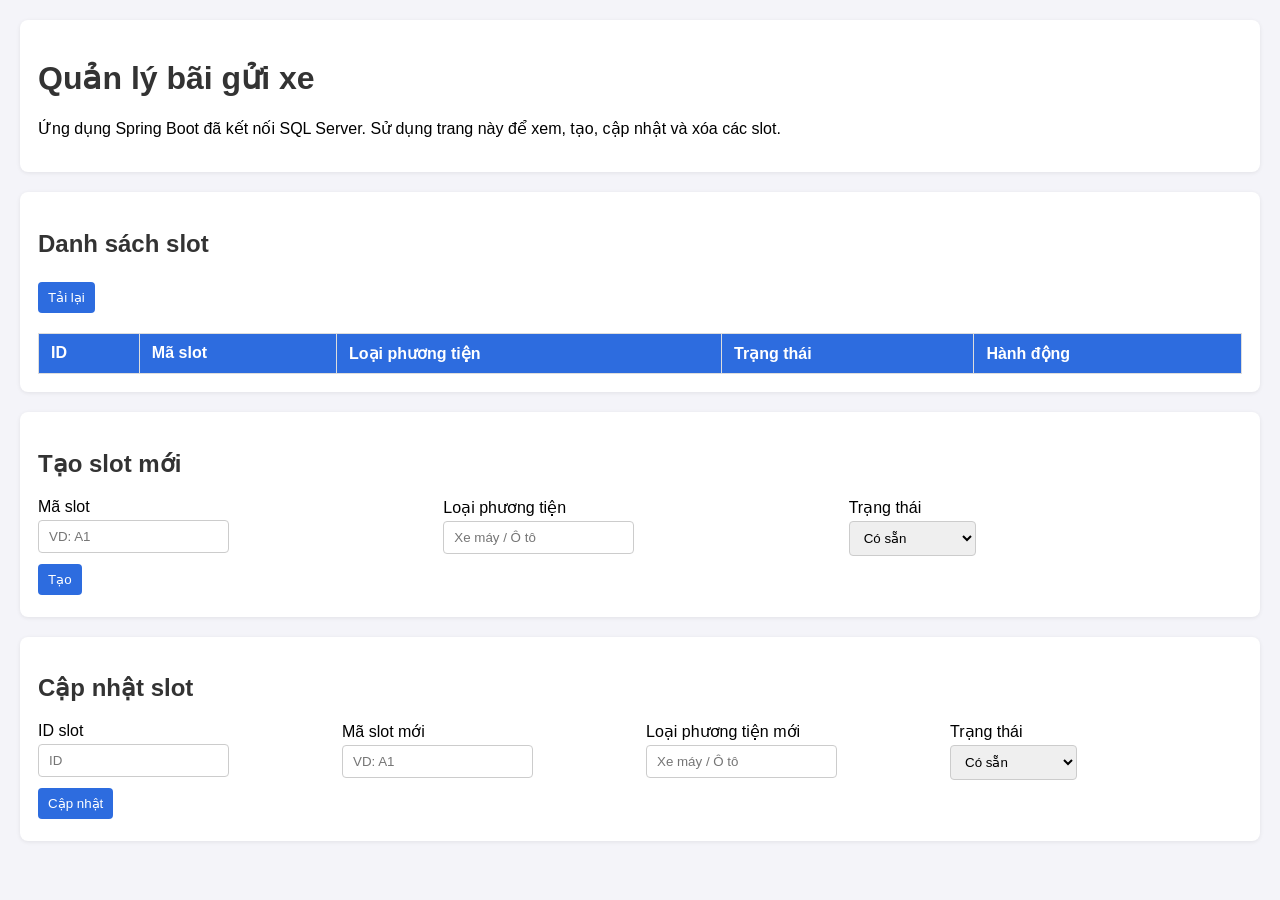
==== target/classes/static/index.html @ a6d041b2 "first commit" ====
<!doctype html>
<html lang="vi">
  <head>
    <meta charset="UTF-8" />
    <meta name="viewport" content="width=device-width, initial-scale=1.0" />
    <title>Parking Slot Manager</title>
    <style>
      body {
        font-family: Arial, sans-serif;
        margin: 20px;
        background: #f4f4f9;
      }
      h1,
      h2 {
        color: #333;
      }
      table {
        width: 100%;
        border-collapse: collapse;
        margin-top: 16px;
      }
      th,
      td {
        padding: 10px 12px;
        border: 1px solid #ddd;
        text-align: left;
      }
      th {
        background: #2d6cdf;
        color: white;
      }
      tr:nth-child(even) {
        background: #fafafa;
      }
      input,
      select,
      button {
        padding: 8px 10px;
        margin: 4px 0;
        border: 1px solid #ccc;
        border-radius: 4px;
      }
      button {
        cursor: pointer;
        background: #2d6cdf;
        color: white;
        border: none;
      }
      button:hover {
        background: #1f52b0;
      }
      .card {
        background: white;
        padding: 18px;
        border-radius: 8px;
        box-shadow: 0 1px 4px rgba(0, 0, 0, 0.08);
        margin-bottom: 20px;
      }
      .flex {
        display: flex;
        gap: 12px;
        flex-wrap: wrap;
      }
      .flex > div {
        flex: 1;
        min-width: 220px;
      }
    </style>
  </head>
  <body>
    <div class="card">
      <h1>Quản lý bãi gửi xe</h1>
      <p>
        Ứng dụng Spring Boot đã kết nối SQL Server. Sử dụng trang này để xem,
        tạo, cập nhật và xóa các slot.
      </p>
    </div>

    <div class="card">
      <h2>Danh sách slot</h2>
      <button onclick="loadSlots()">Tải lại</button>
      <table>
        <thead>
          <tr>
            <th>ID</th>
            <th>Mã slot</th>
            <th>Loại phương tiện</th>
            <th>Trạng thái</th>
            <th>Hành động</th>
          </tr>
        </thead>
        <tbody id="slotTableBody"></tbody>
      </table>
    </div>

    <div class="card">
      <h2>Tạo slot mới</h2>
      <div class="flex">
        <div>
          <label>Mã slot</label><br />
          <input id="newSlotCode" placeholder="VD: A1" />
        </div>
        <div>
          <label>Loại phương tiện</label><br />
          <input id="newVehicleType" placeholder="Xe máy / Ô tô" />
        </div>
        <div>
          <label>Trạng thái</label><br />
          <select id="newAvailable">
            <option value="true">Có sẵn</option>
            <option value="false">Đã được dùng</option>
          </select>
        </div>
      </div>
      <button onclick="createSlot()">Tạo</button>
    </div>

    <div class="card">
      <h2>Cập nhật slot</h2>
      <div class="flex">
        <div>
          <label>ID slot</label><br />
          <input id="updateSlotId" placeholder="ID" type="number" />
        </div>
        <div>
          <label>Mã slot mới</label><br />
          <input id="updateSlotCode" placeholder="VD: A1" />
        </div>
        <div>
          <label>Loại phương tiện mới</label><br />
          <input id="updateVehicleType" placeholder="Xe máy / Ô tô" />
        </div>
        <div>
          <label>Trạng thái</label><br />
          <select id="updateAvailable">
            <option value="true">Có sẵn</option>
            <option value="false">Đã được dùng</option>
          </select>
        </div>
      </div>
      <button onclick="updateSlot()">Cập nhật</button>
    </div>

    <script>
      // Hàm tải lại danh sách các slot đỗ xe từ Backend API và hiển thị lên bảng HTML
      async function loadSlots() {
        try {
          // Gửi yêu cầu GET tới API lấy toàn bộ danh sách slot
          const resp = await fetch("/api/parking/slots");
          // Chuyển kết quả phản hồi sang định dạng JSON
          const slots = await resp.json();
          // Lấy thẻ tbody của bảng danh sách
          const tbody = document.getElementById("slotTableBody");
          // Xóa các dòng cũ trong bảng trước khi render mới
          tbody.innerHTML = "";
          
          // Lặp qua từng slot đỗ xe và thêm vào bảng
          slots.forEach((slot) => {
            const row = document.createElement("tr");
            row.innerHTML = `
                        <td>${slot.id ?? ""}</td>
                        <td>${slot.slotCode ?? ""}</td>
                        <td>${slot.vehicleType ?? ""}</td>
                        <td>${slot.available ? "Có sẵn" : "Không có"}</td>
                        <td><button onclick="deleteSlot(${slot.id})">Xóa</button></td>
                    `;
            tbody.appendChild(row);
          });
        } catch (error) {
          // Hiển thị thông báo nếu không tải được dữ liệu
          alert("Không tải được danh sách slot: " + error.message);
        }
      }

      // Hàm tạo mới một slot đỗ xe bằng cách gọi POST API của backend
      async function createSlot() {
        // Lấy thông tin từ các thẻ input nhập liệu trên giao diện
        const slot = {
          slotCode: document.getElementById("newSlotCode").value,
          vehicleType: document.getElementById("newVehicleType").value,
          available: document.getElementById("newAvailable").value === "true",
        };
        try {
          // Gửi yêu cầu POST chứa dữ liệu JSON lên backend
          const resp = await fetch("/api/parking/slots", {
            method: "POST",
            headers: { "Content-Type": "application/json" },
            body: JSON.stringify(slot),
          });
          if (!resp.ok) throw new Error("Lỗi tạo slot");
          // Đọc dữ liệu JSON trả về
          await resp.json();
          // Tải lại danh sách bảng
          loadSlots();
          alert("Tạo slot thành công");
        } catch (error) {
          alert("Không thể tạo slot: " + error.message);
        }
      }

      // Hàm cập nhật thông tin slot đỗ xe bằng cách gọi PUT API của backend
      async function updateSlot() {
        // Lấy ID slot cần sửa và thông tin cần cập nhật
        const id = document.getElementById("updateSlotId").value;
        const slot = {
          slotCode: document.getElementById("updateSlotCode").value,
          vehicleType: document.getElementById("updateVehicleType").value,
          available:
            document.getElementById("updateAvailable").value === "true",
        };
        if (!id) {
          alert("Vui lòng nhập ID slot cần cập nhật");
          return;
        }
        try {
          // Gửi yêu cầu PUT chứa dữ liệu JSON lên backend kèm ID trên đường dẫn
          const resp = await fetch("/api/parking/slots/" + id, {
            method: "PUT",
            headers: { "Content-Type": "application/json" },
            body: JSON.stringify(slot),
          });
          if (!resp.ok) throw new Error("Lỗi cập nhật slot");
          await resp.json();
          // Tải lại danh sách bảng
          loadSlots();
          alert("Cập nhật thành công");
        } catch (error) {
          alert("Không thể cập nhật slot: " + error.message);
        }
      }

      // Hàm xóa slot đỗ xe bằng cách gọi DELETE API của backend
      async function deleteSlot(id) {
        // Hỏi người dùng xác nhận trước khi xóa
        if (!confirm("Xóa slot " + id + " ?")) return;
        try {
          // Gửi yêu cầu DELETE lên backend kèm ID trên đường dẫn
          const resp = await fetch("/api/parking/slots/" + id, {
            method: "DELETE",
          });
          if (!resp.ok) throw new Error("Lỗi xóa slot");
          // Tải lại danh sách bảng
          loadSlots();
          alert("Xóa slot thành công");
        } catch (error) {
          alert("Không thể xóa slot: " + error.message);
        }
      }

      // Đăng ký sự kiện: Khi trang web tải xong (load), tự động gọi hàm loadSlots() để hiện dữ liệu
      window.addEventListener("load", loadSlots);
    </script>
  </body>
</html>
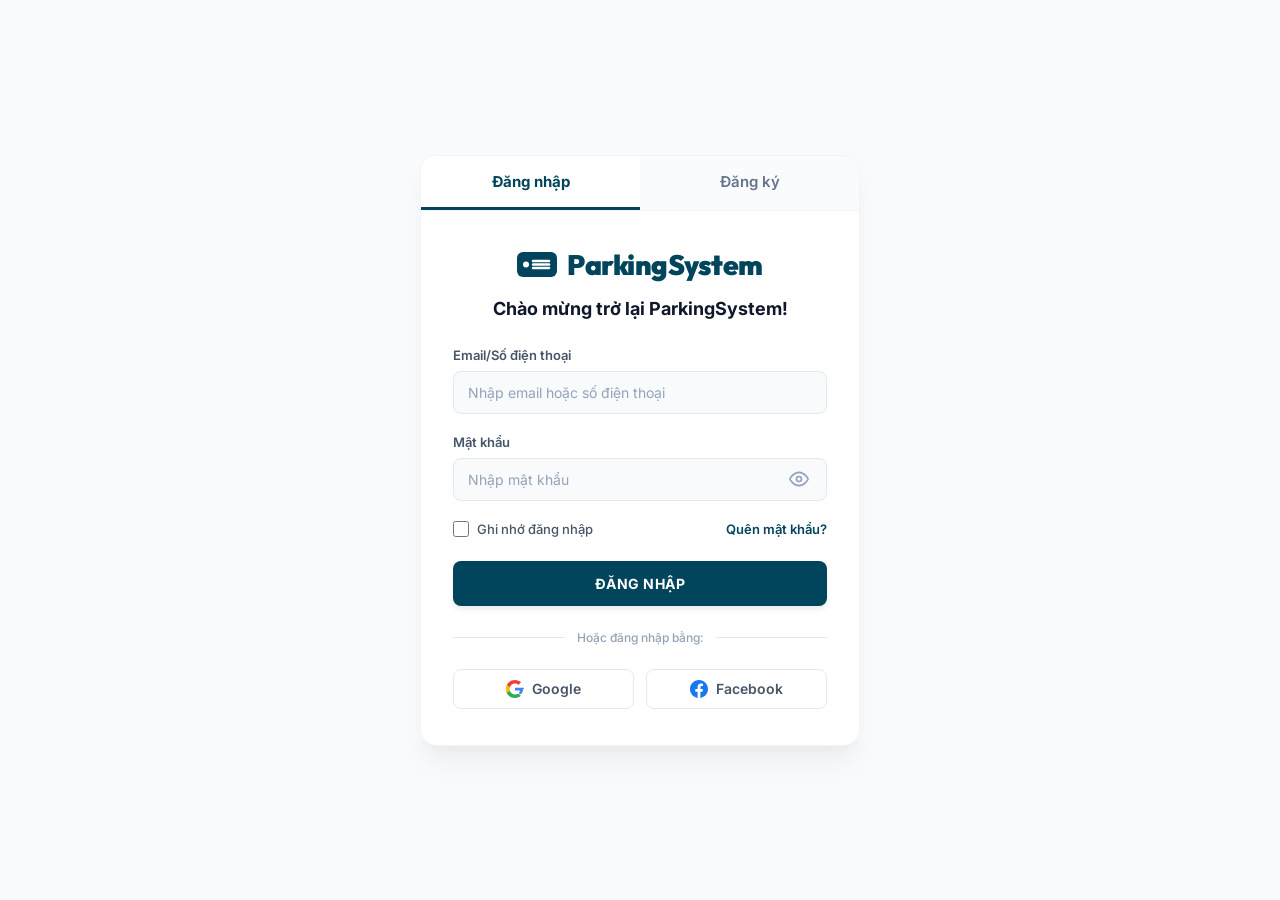
==== commit 21a01d7a: "PAST1" ====
--- a/target/classes/static/index.html
+++ b/target/classes/static/index.html
@@ -3,252 +3,255 @@
   <head>
     <meta charset="UTF-8" />
     <meta name="viewport" content="width=device-width, initial-scale=1.0" />
-    <title>Parking Slot Manager</title>
-    <style>
-      body {
-        font-family: Arial, sans-serif;
-        margin: 20px;
-        background: #f4f4f9;
-      }
-      h1,
-      h2 {
-        color: #333;
-      }
-      table {
-        width: 100%;
-        border-collapse: collapse;
-        margin-top: 16px;
-      }
-      th,
-      td {
-        padding: 10px 12px;
-        border: 1px solid #ddd;
-        text-align: left;
-      }
-      th {
-        background: #2d6cdf;
-        color: white;
-      }
-      tr:nth-child(even) {
-        background: #fafafa;
-      }
-      input,
-      select,
-      button {
-        padding: 8px 10px;
-        margin: 4px 0;
-        border: 1px solid #ccc;
-        border-radius: 4px;
-      }
-      button {
-        cursor: pointer;
-        background: #2d6cdf;
-        color: white;
-        border: none;
-      }
-      button:hover {
-        background: #1f52b0;
-      }
-      .card {
-        background: white;
-        padding: 18px;
-        border-radius: 8px;
-        box-shadow: 0 1px 4px rgba(0, 0, 0, 0.08);
-        margin-bottom: 20px;
-      }
-      .flex {
-        display: flex;
-        gap: 12px;
-        flex-wrap: wrap;
-      }
-      .flex > div {
-        flex: 1;
-        min-width: 220px;
-      }
-    </style>
+    <title>Quản lý bãi gửi xe</title>
+    <!-- Google Fonts -->
+    <link rel="preconnect" href="https://fonts.googleapis.com">
+    <link rel="preconnect" href="https://fonts.gstatic.com" crossorigin>
+    <link href="https://fonts.googleapis.com/css2?family=Inter:wght@300;400;500;600;700;800&family=Outfit:wght@600;700;800;900&display=swap" rel="stylesheet">
+    <!-- Link to external stylesheet -->
+    <link rel="stylesheet" href="style.css" />
   </head>
   <body>
-    <div class="card">
-      <h1>Quản lý bãi gửi xe</h1>
-      <p>
-        Ứng dụng Spring Boot đã kết nối SQL Server. Sử dụng trang này để xem,
-        tạo, cập nhật và xóa các slot.
-      </p>
+    <!-- ========================================================================= -->
+    <!-- ĐIỀU KIỆN 1: PHẦN GIAO DIỆN CHƯA ĐĂNG NHẬP                                -->
+    <!-- (Ẩn/Hiện toàn bộ cụm này dựa vào trạng thái đăng nhập trong checkAuthStatus) -->
+    <!-- ========================================================================= -->
+    <div class="auth-wrapper" id="authWrapper">
+      <div class="auth-card">
+        <!-- Các nút tab để chuyển đổi qua lại giữa Đăng nhập & Đăng ký -->
+        <div class="auth-tabs">
+          <button class="tab-btn active" id="tabLogin" onclick="showRegister(false)">Đăng nhập</button>
+          <button class="tab-btn" id="tabRegister" onclick="showRegister(true)">Đăng ký</button>
+        </div>
+
+        <div class="auth-card-body">
+          <!-- Logo ParkingSystem dùng chung -->
+          <div class="logo-container">
+            <svg width="40" height="25" viewBox="0 0 40 25" fill="none" xmlns="http://www.w3.org/2000/svg">
+              <rect width="40" height="25" rx="6" fill="#00455c"/>
+              <circle cx="9" cy="12.5" r="3" fill="white"/>
+              <line x1="16" y1="9" x2="32" y2="9" stroke="white" stroke-width="2.5" stroke-linecap="round"/>
+              <line x1="16" y1="12.5" x2="32" y2="12.5" stroke="white" stroke-width="2.5" stroke-linecap="round"/>
+              <line x1="16" y1="16" x2="32" y2="16" stroke="white" stroke-width="2.5" stroke-linecap="round"/>
+            </svg>
+            <span class="logo-text">ParkingSystem</span>
+          </div>
+
+          <!-- ========================================================================= -->
+          <!-- ĐIỀU KIỆN 1.1: FORM ĐĂNG NHẬP (loginCard)                                 -->
+          <!-- (Ẩn/Hiện dựa theo trạng thái tham số 'show' trong hàm showRegister)        -->
+          <!-- ========================================================================= -->
+          <div id="loginCard">
+            <h2 class="welcome-text">Chào mừng trở lại ParkingSystem!</h2>
+            
+            <div class="form-group">
+              <label class="form-label">Email/Số điện thoại</label>
+              <input id="loginEmail" type="text" class="form-input" placeholder="Nhập email hoặc số điện thoại" />
+            </div>
+            
+            <div class="form-group">
+              <label class="form-label">Mật khẩu</label>
+              <div class="password-wrapper">
+                <input id="loginPassword" type="password" class="form-input" placeholder="Nhập mật khẩu" />
+                <button type="button" class="password-toggle" onclick="togglePasswordVisibility('loginPassword', this)">
+                  <svg width="20" height="20" viewBox="0 0 24 24" fill="none" stroke="currentColor" stroke-width="2" stroke-linecap="round" stroke-linejoin="round">
+                    <path d="M1 12s4-8 11-8 11 8 11 8-4 8-11 8-11-8-11-8z"></path>
+                    <circle cx="12" cy="12" r="3"></circle>
+                  </svg>
+                </button>
+              </div>
+            </div>
+            
+            <div class="form-options">
+              <label class="checkbox-container">
+                <input type="checkbox" id="rememberMe">
+                Ghi nhớ đăng nhập
+              </label>
+              <a href="#" class="forgot-link" onclick="alert('Tính năng đang được phát triển!')">Quên mật khẩu?</a>
+            </div>
+            
+            <button class="btn-primary" onclick="login()">ĐĂNG NHẬP</button>
+            
+            <div class="divider">
+              <span>Hoặc đăng nhập bằng:</span>
+            </div>
+            
+            <div class="social-buttons">
+              <button type="button" class="btn-social" onclick="socialLogin('Google')">
+                <svg width="18" height="18" viewBox="0 0 24 24">
+                  <path fill="#4285F4" d="M23.745 12.27c0-.7-.06-1.4-.19-2.07H12v3.92h6.69c-.29 1.5-.1.97-1.15 2.1l-.01.01v2.54h2.52c1.48-1.36 2.69-3.7 2.69-6.5z"/>
+                  <path fill="#34A853" d="M12 24c3.24 0 5.95-1.08 7.93-2.91l-3.83-2.97c-1.08.73-2.48 1.16-4.1 1.16-3.15 0-5.81-2.13-6.76-5.01H.95v3.08C2.92 21.3 7.15 24 12 24z"/>
+                  <path fill="#FBBC05" d="M5.24 14.27c-.24-.73-.38-1.5-.38-2.27s.14-1.54.38-2.27V6.65H.95A11.94 11.94 0 0 0 0 12c0 1.92.45 3.74 1.25 5.37l3.99-3.1z"/>
+                  <path fill="#EA4335" d="M12 4.75c1.77 0 3.35.61 4.6 1.8l3.42-3.42C17.95 1.19 15.24 0 12 0 7.15 0 2.92 2.7 1.25 6.65L5.24 9.75c.95-2.88 3.61-5 6.76-5z"/>
+                </svg>
+                Google
+              </button>
+              <button type="button" class="btn-social" onclick="socialLogin('Facebook')">
+                <svg width="18" height="18" viewBox="0 0 24 24" fill="#1877F2">
+                  <path d="M24 12.073c0-6.627-5.373-12-12-12s-12 5.373-12 12c0 5.99 4.388 10.954 10.125 11.854v-8.385H7.078v-3.47h3.047V9.43c0-3.007 1.792-4.669 4.533-4.669 1.312 0 2.686.235 2.686.235v2.953H15.83c-1.491 0-1.956.925-1.956 1.874v2.25h3.328l-.532 3.47h-2.796v8.385C19.612 23.027 24 18.062 24 12.073z"/>
+                </svg>
+                Facebook
+              </button>
+            </div>
+          </div>
+
+          <!-- ========================================================================= -->
+          <!-- ĐIỀU KIỆN 1.2: FORM ĐĂNG KÝ (registerCard)                                -->
+          <!-- (Ẩn/Hiện dựa theo trạng thái tham số 'show' trong hàm showRegister)        -->
+          <!-- ========================================================================= -->
+          <div id="registerCard" style="display: none;">
+            <h2 class="welcome-text">Đăng ký tài khoản ParkingSystem!</h2>
+            
+            <div class="form-group">
+              <label class="form-label">Họ và tên</label>
+              <input id="regName" type="text" class="form-input" placeholder="Nguyễn Văn A" />
+            </div>
+            
+            <div class="form-group">
+              <label class="form-label">Email</label>
+              <input id="regEmail" type="email" class="form-input" placeholder="VD: mail@gmail.com" />
+            </div>
+            
+            <div class="form-group">
+              <label class="form-label">Mật khẩu</label>
+              <div class="password-wrapper">
+                <input id="regPassword" type="password" class="form-input" placeholder="Tối thiểu 6 ký tự" />
+                <button type="button" class="password-toggle" onclick="togglePasswordVisibility('regPassword', this)">
+                  <svg width="20" height="20" viewBox="0 0 24 24" fill="none" stroke="currentColor" stroke-width="2" stroke-linecap="round" stroke-linejoin="round">
+                    <path d="M1 12s4-8 11-8 11 8 11 8-4 8-11 8-11-8-11-8z"></path>
+                    <circle cx="12" cy="12" r="3"></circle>
+                  </svg>
+                </button>
+              </div>
+            </div>
+            
+            <div class="form-group">
+              <label class="form-label">Số điện thoại</label>
+              <input id="regPhone" type="text" class="form-input" placeholder="03XXXXXXXX" />
+            </div>
+            
+            <div class="form-group">
+              <label class="form-label">Địa chỉ</label>
+              <input id="regAddress" type="text" class="form-input" placeholder="Địa chỉ của bạn" />
+            </div>
+            
+            <button class="btn-primary" onclick="register()">ĐĂNG KÝ</button>
+            
+            <div class="divider">
+              <span>Hoặc đăng ký bằng:</span>
+            </div>
+            
+            <div class="social-buttons">
+              <button type="button" class="btn-social" onclick="socialLogin('Google')">
+                <svg width="18" height="18" viewBox="0 0 24 24">
+                  <path fill="#4285F4" d="M23.745 12.27c0-.7-.06-1.4-.19-2.07H12v3.92h6.69c-.29 1.5-.1.97-1.15 2.1l-.01.01v2.54h2.52c1.48-1.36 2.69-3.7 2.69-6.5z"/>
+                  <path fill="#34A853" d="M12 24c3.24 0 5.95-1.08 7.93-2.91l-3.83-2.97c-1.08.73-2.48 1.16-4.1 1.16-3.15 0-5.81-2.13-6.76-5.01H.95v3.08C2.92 21.3 7.15 24 12 24z"/>
+                  <path fill="#FBBC05" d="M5.24 14.27c-.24-.73-.38-1.5-.38-2.27s.14-1.54.38-2.27V6.65H.95A11.94 11.94 0 0 0 0 12c0 1.92.45 3.74 1.25 5.37l3.99-3.1z"/>
+                  <path fill="#EA4335" d="M12 4.75c1.77 0 3.35.61 4.6 1.8l3.42-3.42C17.95 1.19 15.24 0 12 0 7.15 0 2.92 2.7 1.25 6.65L5.24 9.75c.95-2.88 3.61-5 6.76-5z"/>
+                </svg>
+                Google
+              </button>
+              <button type="button" class="btn-social" onclick="socialLogin('Facebook')">
+                <svg width="18" height="18" viewBox="0 0 24 24" fill="#1877F2">
+                  <path d="M24 12.073c0-6.627-5.373-12-12-12s-12 5.373-12 12c0 5.99 4.388 10.954 10.125 11.854v-8.385H7.078v-3.47h3.047V9.43c0-3.007 1.792-4.669 4.533-4.669 1.312 0 2.686.235 2.686.235v2.953H15.83c-1.491 0-1.956.925-1.956 1.874v2.25h3.328l-.532 3.47h-2.796v8.385C19.612 23.027 24 18.062 24 12.073z"/>
+                </svg>
+                Facebook
+              </button>
+            </div>
+          </div>
+        </div>
+      </div>
     </div>
 
-    <div class="card">
-      <h2>Danh sách slot</h2>
-      <button onclick="loadSlots()">Tải lại</button>
-      <table>
-        <thead>
-          <tr>
-            <th>ID</th>
-            <th>Mã slot</th>
-            <th>Loại phương tiện</th>
-            <th>Trạng thái</th>
-            <th>Hành động</th>
-          </tr>
-        </thead>
-        <tbody id="slotTableBody"></tbody>
-      </table>
+    <!-- ========================================================================= -->
+    <!-- ĐIỀU KIỆN 2: PHẦN GIAO DIỆN SAU KHI ĐĂNG NHẬP THÀNH CÔNG                  -->
+    <!-- (Ẩn/Hiện toàn bộ cụm này dựa vào trạng thái đăng nhập trong checkAuthStatus) -->
+    <!-- ========================================================================= -->
+    <div class="dashboard-container" id="mainDashboard">
+      <!-- Title & User Info Header -->
+      <div class="header-card" id="headerCard">
+        <div class="header-card-info">
+          <h1>Quản lý bãi gửi xe</h1>
+          <p>Ứng dụng Spring Boot đã kết nối SQL Server. Xem, tạo, cập nhật và xóa các slot.</p>
+        </div>
+        <span id="userInfo" style="display: none;">
+          Chào <strong id="userEmailDisplay"></strong> | <a href="#" onclick="logout()">Đăng xuất</a>
+        </span>
+      </div>
+
+      <!-- Main Content Panel (Hidden until Login) -->
+      <div id="mainContent" style="display: none;">
+        <!-- Slots List Card -->
+        <div class="card">
+          <h2>Danh sách slot</h2>
+          <button class="btn-dash" onclick="loadSlots()">Tải lại</button>
+          <table>
+            <thead>
+              <tr>
+                <th>ID</th>
+                <th>Mã slot</th>
+                <th>Loại phương tiện</th>
+                <th>Trạng thái</th>
+                <th>Hành động</th>
+              </tr>
+            </thead>
+            <tbody id="slotTableBody"></tbody>
+          </table>
+        </div>
+
+        <!-- Create Slot Card -->
+        <div class="card">
+          <h2>Tạo slot mới</h2>
+          <div class="flex">
+            <div>
+              <label>Mã slot</label>
+              <input id="newSlotCode" placeholder="VD: A1" />
+            </div>
+            <div>
+              <label>Loại phương tiện</label>
+              <input id="newVehicleType" placeholder="Xe máy / Ô tô" />
+            </div>
+            <div>
+              <label>Trạng thái</label>
+              <select id="newAvailable">
+                <option value="true">Có sẵn</option>
+                <option value="false">Đã được dùng</option>
+              </select>
+            </div>
+          </div>
+          <button class="btn-dash" onclick="createSlot()">Tạo</button>
+        </div>
+
+        <!-- Update Slot Card -->
+        <div class="card">
+          <h2>Cập nhật slot</h2>
+          <div class="flex">
+            <div>
+              <label>ID slot</label>
+              <input id="updateSlotId" placeholder="ID" type="number" />
+            </div>
+            <div>
+              <label>Mã slot mới</label>
+              <input id="updateSlotCode" placeholder="VD: A1" />
+            </div>
+            <div>
+              <label>Loại phương tiện mới</label>
+              <input id="updateVehicleType" placeholder="Xe máy / Ô tô" />
+            </div>
+            <div>
+              <label>Trạng thái</label>
+              <select id="updateAvailable">
+                <option value="true">Có sẵn</option>
+                <option value="false">Đã được dùng</option>
+              </select>
+            </div>
+          </div>
+          <button class="btn-dash" onclick="updateSlot()">Cập nhật</button>
+        </div>
+      </div>
     </div>
 
-    <div class="card">
-      <h2>Tạo slot mới</h2>
-      <div class="flex">
-        <div>
-          <label>Mã slot</label><br />
-          <input id="newSlotCode" placeholder="VD: A1" />
-        </div>
-        <div>
-          <label>Loại phương tiện</label><br />
-          <input id="newVehicleType" placeholder="Xe máy / Ô tô" />
-        </div>
-        <div>
-          <label>Trạng thái</label><br />
-          <select id="newAvailable">
-            <option value="true">Có sẵn</option>
-            <option value="false">Đã được dùng</option>
-          </select>
-        </div>
-      </div>
-      <button onclick="createSlot()">Tạo</button>
-    </div>
-
-    <div class="card">
-      <h2>Cập nhật slot</h2>
-      <div class="flex">
-        <div>
-          <label>ID slot</label><br />
-          <input id="updateSlotId" placeholder="ID" type="number" />
-        </div>
-        <div>
-          <label>Mã slot mới</label><br />
-          <input id="updateSlotCode" placeholder="VD: A1" />
-        </div>
-        <div>
-          <label>Loại phương tiện mới</label><br />
-          <input id="updateVehicleType" placeholder="Xe máy / Ô tô" />
-        </div>
-        <div>
-          <label>Trạng thái</label><br />
-          <select id="updateAvailable">
-            <option value="true">Có sẵn</option>
-            <option value="false">Đã được dùng</option>
-          </select>
-        </div>
-      </div>
-      <button onclick="updateSlot()">Cập nhật</button>
-    </div>
-
-    <script>
-      // Hàm tải lại danh sách các slot đỗ xe từ Backend API và hiển thị lên bảng HTML
-      async function loadSlots() {
-        try {
-          // Gửi yêu cầu GET tới API lấy toàn bộ danh sách slot
-          const resp = await fetch("/api/parking/slots");
-          // Chuyển kết quả phản hồi sang định dạng JSON
-          const slots = await resp.json();
-          // Lấy thẻ tbody của bảng danh sách
-          const tbody = document.getElementById("slotTableBody");
-          // Xóa các dòng cũ trong bảng trước khi render mới
-          tbody.innerHTML = "";
-          
-          // Lặp qua từng slot đỗ xe và thêm vào bảng
-          slots.forEach((slot) => {
-            const row = document.createElement("tr");
-            row.innerHTML = `
-                        <td>${slot.id ?? ""}</td>
-                        <td>${slot.slotCode ?? ""}</td>
-                        <td>${slot.vehicleType ?? ""}</td>
-                        <td>${slot.available ? "Có sẵn" : "Không có"}</td>
-                        <td><button onclick="deleteSlot(${slot.id})">Xóa</button></td>
-                    `;
-            tbody.appendChild(row);
-          });
-        } catch (error) {
-          // Hiển thị thông báo nếu không tải được dữ liệu
-          alert("Không tải được danh sách slot: " + error.message);
-        }
-      }
-
-      // Hàm tạo mới một slot đỗ xe bằng cách gọi POST API của backend
-      async function createSlot() {
-        // Lấy thông tin từ các thẻ input nhập liệu trên giao diện
-        const slot = {
-          slotCode: document.getElementById("newSlotCode").value,
-          vehicleType: document.getElementById("newVehicleType").value,
-          available: document.getElementById("newAvailable").value === "true",
-        };
-        try {
-          // Gửi yêu cầu POST chứa dữ liệu JSON lên backend
-          const resp = await fetch("/api/parking/slots", {
-            method: "POST",
-            headers: { "Content-Type": "application/json" },
-            body: JSON.stringify(slot),
-          });
-          if (!resp.ok) throw new Error("Lỗi tạo slot");
-          // Đọc dữ liệu JSON trả về
-          await resp.json();
-          // Tải lại danh sách bảng
-          loadSlots();
-          alert("Tạo slot thành công");
-        } catch (error) {
-          alert("Không thể tạo slot: " + error.message);
-        }
-      }
-
-      // Hàm cập nhật thông tin slot đỗ xe bằng cách gọi PUT API của backend
-      async function updateSlot() {
-        // Lấy ID slot cần sửa và thông tin cần cập nhật
-        const id = document.getElementById("updateSlotId").value;
-        const slot = {
-          slotCode: document.getElementById("updateSlotCode").value,
-          vehicleType: document.getElementById("updateVehicleType").value,
-          available:
-            document.getElementById("updateAvailable").value === "true",
-        };
-        if (!id) {
-          alert("Vui lòng nhập ID slot cần cập nhật");
-          return;
-        }
-        try {
-          // Gửi yêu cầu PUT chứa dữ liệu JSON lên backend kèm ID trên đường dẫn
-          const resp = await fetch("/api/parking/slots/" + id, {
-            method: "PUT",
-            headers: { "Content-Type": "application/json" },
-            body: JSON.stringify(slot),
-          });
-          if (!resp.ok) throw new Error("Lỗi cập nhật slot");
-          await resp.json();
-          // Tải lại danh sách bảng
-          loadSlots();
-          alert("Cập nhật thành công");
-        } catch (error) {
-          alert("Không thể cập nhật slot: " + error.message);
-        }
-      }
-
-      // Hàm xóa slot đỗ xe bằng cách gọi DELETE API của backend
-      async function deleteSlot(id) {
-        // Hỏi người dùng xác nhận trước khi xóa
-        if (!confirm("Xóa slot " + id + " ?")) return;
-        try {
-          // Gửi yêu cầu DELETE lên backend kèm ID trên đường dẫn
-          const resp = await fetch("/api/parking/slots/" + id, {
-            method: "DELETE",
-          });
-          if (!resp.ok) throw new Error("Lỗi xóa slot");
-          // Tải lại danh sách bảng
-          loadSlots();
-          alert("Xóa slot thành công");
-        } catch (error) {
-          alert("Không thể xóa slot: " + error.message);
-        }
-      }
-
-      // Đăng ký sự kiện: Khi trang web tải xong (load), tự động gọi hàm loadSlots() để hiện dữ liệu
-      window.addEventListener("load", loadSlots);
-    </script>
+    <!-- Link to external script file -->
+    <script src="app.js"></script>
   </body>
 </html>
--- a/target/classes/static/style.css
+++ b/target/classes/static/style.css
@@ -0,0 +1,495 @@
+/* Global Styles */
+* {
+  box-sizing: border-box;
+  margin: 0;
+  padding: 0;
+}
+body {
+  font-family: 'Inter', system-ui, -apple-system, sans-serif;
+  background: #f1f5f9;
+  color: #1e293b;
+  min-height: 100vh;
+  transition: background-color 0.3s ease;
+}
+
+/* Centered Auth Layout styling */
+body.auth-body {
+  background: #f8fafc;
+  display: flex;
+  align-items: center;
+  justify-content: center;
+  padding: 20px;
+}
+
+/* Auth Wrapper */
+.auth-wrapper {
+  display: none; /* Controlled by JS checkAuthStatus */
+  width: 100%;
+  max-width: 440px;
+  animation: cardFadeIn 0.5s cubic-bezier(0.16, 1, 0.3, 1);
+}
+
+@keyframes cardFadeIn {
+  from {
+    opacity: 0;
+    transform: translateY(20px);
+  }
+  to {
+    opacity: 1;
+    transform: translateY(0);
+  }
+}
+
+.auth-card {
+  background: #ffffff;
+  width: 100%;
+  border-radius: 16px;
+  box-shadow: 0 20px 25px -5px rgba(0, 0, 0, 0.05), 0 10px 10px -5px rgba(0, 0, 0, 0.02);
+  border: 1px solid #f1f5f9;
+  overflow: hidden;
+}
+
+/* Tabs Navigation */
+.auth-tabs {
+  display: flex;
+  background: #fafbfc;
+  border-bottom: 1px solid #f1f5f9;
+}
+
+.tab-btn {
+  flex: 1;
+  background: none;
+  border: none;
+  border-bottom: 3px solid transparent;
+  padding: 16px 0;
+  font-size: 15px;
+  font-weight: 600;
+  color: #64748b;
+  cursor: pointer;
+  transition: all 0.2s ease;
+  text-align: center;
+  font-family: 'Inter', sans-serif;
+}
+
+.tab-btn:hover {
+  color: #00455c;
+  background: #f8fafc;
+}
+
+.tab-btn.active {
+  color: #00455c;
+  border-bottom-color: #00455c;
+  background: #ffffff;
+  font-weight: 700;
+}
+
+/* Auth Card Body */
+.auth-card-body {
+  padding: 36px 32px;
+}
+
+/* Logo Header */
+.logo-container {
+  display: flex;
+  align-items: center;
+  justify-content: center;
+  gap: 10px;
+  margin-bottom: 16px;
+}
+
+.logo-text {
+  font-family: 'Outfit', sans-serif;
+  font-size: 28px;
+  font-weight: 900;
+  color: #00455c;
+  letter-spacing: -0.5px;
+}
+
+.welcome-text {
+  font-size: 18px;
+  font-weight: 700;
+  color: #0f172a;
+  text-align: center;
+  margin-top: 0;
+  margin-bottom: 28px;
+}
+
+/* Form Fields */
+.form-group {
+  margin-bottom: 20px;
+  text-align: left;
+}
+
+.form-label {
+  display: block;
+  font-size: 13px;
+  font-weight: 600;
+  color: #475569;
+  margin-bottom: 8px;
+}
+
+.form-input {
+  width: 100%;
+  box-sizing: border-box;
+  padding: 12px 14px;
+  background: #f8fafc;
+  border: 1px solid #e2e8f0;
+  border-radius: 8px;
+  font-size: 14px;
+  color: #0f172a;
+  transition: all 0.2s ease;
+  font-family: inherit;
+}
+
+.form-input::placeholder {
+  color: #94a3b8;
+}
+
+.form-input:focus {
+  background: #ffffff;
+  border-color: #00455c;
+  outline: none;
+  box-shadow: 0 0 0 3px rgba(0, 69, 92, 0.1);
+}
+
+/* Password Visbility Toggle Wrapper */
+.password-wrapper {
+  position: relative;
+  width: 100%;
+}
+
+.password-wrapper .form-input {
+  padding-right: 44px;
+}
+
+.password-toggle {
+  position: absolute;
+  right: 12px;
+  top: 50%;
+  transform: translateY(-50%);
+  background: none;
+  border: none;
+  color: #94a3b8;
+  cursor: pointer;
+  display: flex;
+  align-items: center;
+  justify-content: center;
+  padding: 6px;
+  transition: color 0.2s ease;
+}
+
+.password-toggle:hover {
+  color: #475569;
+}
+
+/* Extras options */
+.form-options {
+  display: flex;
+  justify-content: space-between;
+  align-items: center;
+  margin-bottom: 24px;
+  font-size: 13px;
+}
+
+.checkbox-container {
+  display: flex;
+  align-items: center;
+  gap: 8px;
+  color: #475569;
+  cursor: pointer;
+  font-weight: 500;
+}
+
+.checkbox-container input {
+  cursor: pointer;
+  accent-color: #00455c;
+  width: 16px;
+  height: 16px;
+}
+
+.forgot-link {
+  color: #00455c;
+  font-weight: 600;
+  text-decoration: none;
+  transition: color 0.2s;
+}
+
+.forgot-link:hover {
+  color: #002e3d;
+  text-decoration: underline;
+}
+
+/* Primary Button */
+.btn-primary {
+  width: 100%;
+  background: #00455c;
+  color: #ffffff;
+  border: none;
+  border-radius: 8px;
+  padding: 14px;
+  font-size: 14px;
+  font-weight: 700;
+  letter-spacing: 0.5px;
+  cursor: pointer;
+  transition: all 0.2s ease;
+  box-shadow: 0 4px 6px -1px rgba(0, 69, 92, 0.1);
+  font-family: inherit;
+}
+
+.btn-primary:hover {
+  background: #002e3d;
+  transform: translateY(-1px);
+  box-shadow: 0 10px 15px -3px rgba(0, 69, 92, 0.15);
+}
+
+.btn-primary:active {
+  transform: translateY(0);
+}
+
+/* Divider style */
+.divider {
+  display: flex;
+  align-items: center;
+  text-align: center;
+  margin: 24px 0;
+  color: #94a3b8;
+  font-size: 12px;
+  font-weight: 500;
+}
+
+.divider::before,
+.divider::after {
+  content: "";
+  flex: 1;
+  border-bottom: 1px solid #e2e8f0;
+}
+
+.divider::before {
+  margin-right: 12px;
+}
+
+.divider::after {
+  margin-left: 12px;
+}
+
+/* Social Buttons */
+.social-buttons {
+  display: flex;
+  gap: 12px;
+}
+
+.btn-social {
+  flex: 1;
+  display: flex;
+  align-items: center;
+  justify-content: center;
+  gap: 8px;
+  background: #ffffff;
+  border: 1px solid #e2e8f0;
+  border-radius: 8px;
+  padding: 10px 16px;
+  font-size: 14px;
+  font-weight: 600;
+  color: #475569;
+  cursor: pointer;
+  transition: all 0.2s ease;
+  font-family: inherit;
+}
+
+.btn-social:hover {
+  background: #f8fafc;
+  border-color: #cbd5e0;
+  color: #0f172a;
+}
+
+/* Dashboard Layout */
+.dashboard-container {
+  display: none; /* Controlled by JS checkAuthStatus */
+  max-width: 1100px;
+  margin: 40px auto;
+  padding: 0 20px;
+  animation: dashboardFadeIn 0.5s ease-out;
+}
+
+@keyframes dashboardFadeIn {
+  from { opacity: 0; }
+  to { opacity: 1; }
+}
+
+/* Header Card style */
+.header-card {
+  display: flex;
+  justify-content: space-between;
+  align-items: center;
+  background: linear-gradient(135deg, #00455c 0%, #002d3d 100%);
+  color: white;
+  padding: 24px 32px;
+  border-radius: 16px;
+  margin-bottom: 24px;
+  box-shadow: 0 10px 15px -3px rgba(0, 69, 92, 0.1);
+  border: 1px solid rgba(255, 255, 255, 0.05);
+}
+
+.header-card-info h1 {
+  font-family: 'Outfit', sans-serif;
+  color: white;
+  margin-bottom: 6px;
+  font-size: 24px;
+  font-weight: 700;
+}
+
+.header-card-info p {
+  margin: 0;
+  color: #94a3b8;
+  font-size: 14px;
+}
+
+#userInfo {
+  display: flex;
+  align-items: center;
+  gap: 12px;
+  background: rgba(255, 255, 255, 0.1);
+  padding: 8px 16px;
+  border-radius: 30px;
+  font-size: 13px;
+  font-weight: 500;
+  border: 1px solid rgba(255, 255, 255, 0.05);
+}
+
+#userEmailDisplay {
+  font-weight: 600;
+  color: #ffffff;
+}
+
+#userInfo a {
+  color: #fca5a5;
+  text-decoration: none;
+  font-weight: 600;
+  transition: color 0.2s;
+}
+
+#userInfo a:hover {
+  color: #f87171;
+  text-decoration: underline;
+}
+
+/* Dashboard Cards */
+.card {
+  background: white;
+  padding: 24px;
+  border-radius: 16px;
+  box-shadow: 0 4px 6px -1px rgba(0, 0, 0, 0.02), 0 2px 4px -1px rgba(0, 0, 0, 0.02);
+  margin-bottom: 24px;
+  border: 1px solid #e2e8f0;
+}
+
+.card h2 {
+  font-family: 'Outfit', sans-serif;
+  color: #0f172a;
+  font-size: 18px;
+  margin-bottom: 16px;
+  font-weight: 700;
+}
+
+/* Flex and Form layouts */
+.flex {
+  display: flex;
+  gap: 16px;
+  flex-wrap: wrap;
+  margin-bottom: 16px;
+}
+
+.flex > div {
+  flex: 1;
+  min-width: 200px;
+}
+
+.flex label {
+  display: block;
+  font-size: 13px;
+  font-weight: 600;
+  color: #475569;
+  margin-bottom: 6px;
+}
+
+/* Form controls inside dashboard */
+input, select {
+  width: 100%;
+  padding: 10px 12px;
+  border: 1px solid #cbd5e1;
+  border-radius: 6px;
+  font-size: 14px;
+  color: #0f172a;
+  background-color: #ffffff;
+  font-family: inherit;
+  transition: all 0.2s;
+}
+
+input:focus, select:focus {
+  outline: none;
+  border-color: #00455c;
+  box-shadow: 0 0 0 2px rgba(0, 69, 92, 0.1);
+}
+
+/* General buttons inside dashboard */
+button.btn-dash {
+  padding: 10px 16px;
+  background: #00455c;
+  color: white;
+  border: none;
+  border-radius: 6px;
+  font-size: 14px;
+  font-weight: 600;
+  cursor: pointer;
+  transition: background 0.2s;
+  font-family: inherit;
+}
+
+button.btn-dash:hover {
+  background: #002d3d;
+}
+
+/* Table styling */
+table {
+  width: 100%;
+  border-collapse: collapse;
+  margin-top: 16px;
+  text-align: left;
+}
+
+th, td {
+  padding: 14px 16px;
+  border-bottom: 1px solid #cbd5e1;
+  font-size: 14px;
+}
+
+th {
+  background: #f8fafc;
+  color: #475569;
+  font-weight: 600;
+  text-transform: uppercase;
+  font-size: 12px;
+  letter-spacing: 0.5px;
+}
+
+tr:hover td {
+  background: #f8fafc;
+}
+
+/* Action buttons in tables */
+.btn-delete {
+  background: #fee2e2;
+  color: #991b1b;
+  padding: 6px 12px;
+  border-radius: 4px;
+  border: none;
+  font-size: 13px;
+  font-weight: 600;
+  cursor: pointer;
+  transition: all 0.2s;
+}
+
+.btn-delete:hover {
+  background: #fecaca;
+  color: #7f1d1d;
+}
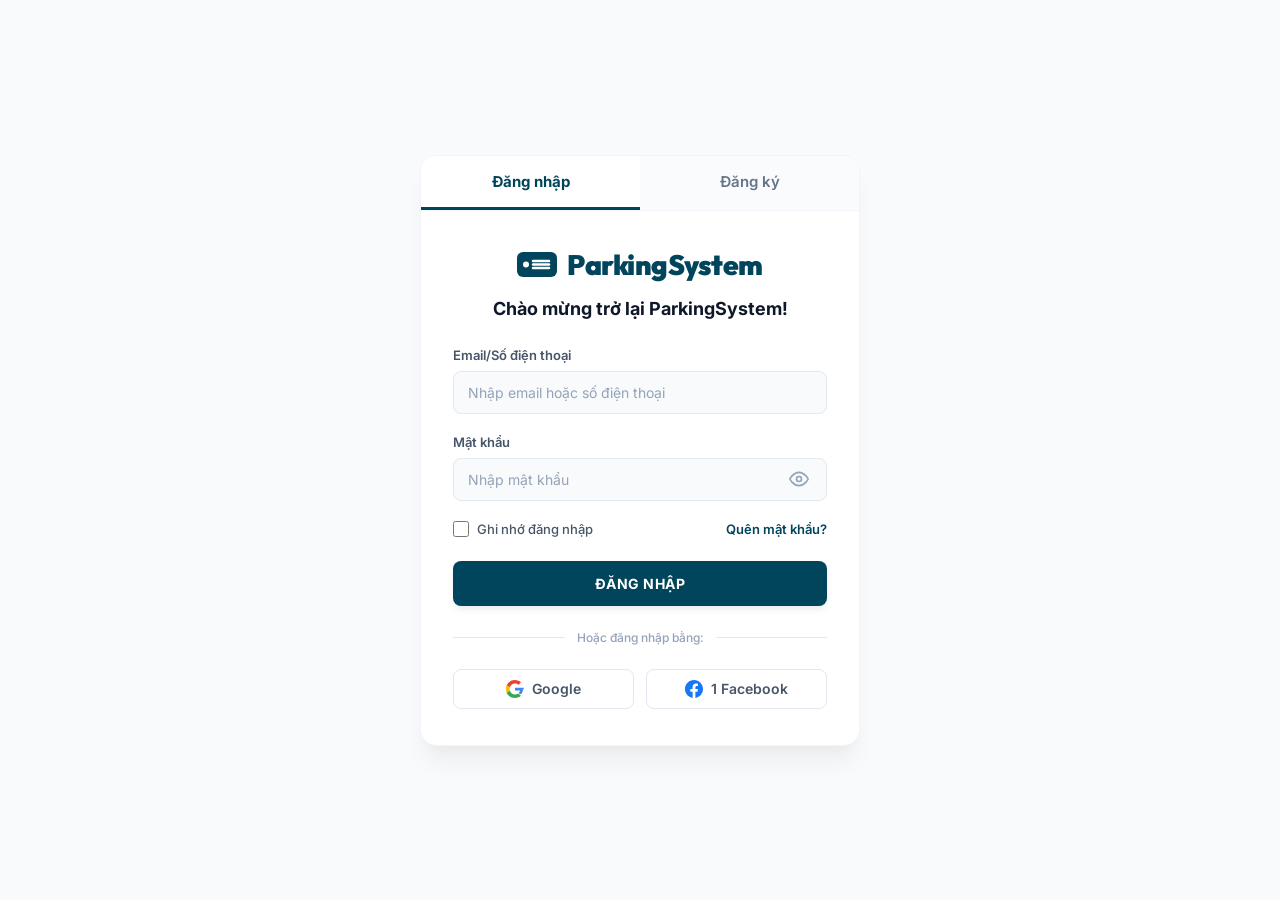
==== commit f1ffd55e: "Update forget" ====
--- a/target/classes/static/index.html
+++ b/target/classes/static/index.html
@@ -1,257 +1,323 @@
 <!doctype html>
 <html lang="vi">
-  <head>
-    <meta charset="UTF-8" />
-    <meta name="viewport" content="width=device-width, initial-scale=1.0" />
-    <title>Quản lý bãi gửi xe</title>
-    <!-- Google Fonts -->
-    <link rel="preconnect" href="https://fonts.googleapis.com">
-    <link rel="preconnect" href="https://fonts.gstatic.com" crossorigin>
-    <link href="https://fonts.googleapis.com/css2?family=Inter:wght@300;400;500;600;700;800&family=Outfit:wght@600;700;800;900&display=swap" rel="stylesheet">
-    <!-- Link to external stylesheet -->
-    <link rel="stylesheet" href="style.css" />
-  </head>
-  <body>
-    <!-- ========================================================================= -->
-    <!-- ĐIỀU KIỆN 1: PHẦN GIAO DIỆN CHƯA ĐĂNG NHẬP                                -->
-    <!-- (Ẩn/Hiện toàn bộ cụm này dựa vào trạng thái đăng nhập trong checkAuthStatus) -->
-    <!-- ========================================================================= -->
-    <div class="auth-wrapper" id="authWrapper">
-      <div class="auth-card">
-        <!-- Các nút tab để chuyển đổi qua lại giữa Đăng nhập & Đăng ký -->
-        <div class="auth-tabs">
-          <button class="tab-btn active" id="tabLogin" onclick="showRegister(false)">Đăng nhập</button>
-          <button class="tab-btn" id="tabRegister" onclick="showRegister(true)">Đăng ký</button>
-        </div>
-
-        <div class="auth-card-body">
-          <!-- Logo ParkingSystem dùng chung -->
-          <div class="logo-container">
-            <svg width="40" height="25" viewBox="0 0 40 25" fill="none" xmlns="http://www.w3.org/2000/svg">
-              <rect width="40" height="25" rx="6" fill="#00455c"/>
-              <circle cx="9" cy="12.5" r="3" fill="white"/>
-              <line x1="16" y1="9" x2="32" y2="9" stroke="white" stroke-width="2.5" stroke-linecap="round"/>
-              <line x1="16" y1="12.5" x2="32" y2="12.5" stroke="white" stroke-width="2.5" stroke-linecap="round"/>
-              <line x1="16" y1="16" x2="32" y2="16" stroke="white" stroke-width="2.5" stroke-linecap="round"/>
-            </svg>
-            <span class="logo-text">ParkingSystem</span>
-          </div>
-
-          <!-- ========================================================================= -->
-          <!-- ĐIỀU KIỆN 1.1: FORM ĐĂNG NHẬP (loginCard)                                 -->
-          <!-- (Ẩn/Hiện dựa theo trạng thái tham số 'show' trong hàm showRegister)        -->
-          <!-- ========================================================================= -->
-          <div id="loginCard">
-            <h2 class="welcome-text">Chào mừng trở lại ParkingSystem!</h2>
-            
-            <div class="form-group">
-              <label class="form-label">Email/Số điện thoại</label>
-              <input id="loginEmail" type="text" class="form-input" placeholder="Nhập email hoặc số điện thoại" />
-            </div>
-            
-            <div class="form-group">
-              <label class="form-label">Mật khẩu</label>
-              <div class="password-wrapper">
-                <input id="loginPassword" type="password" class="form-input" placeholder="Nhập mật khẩu" />
-                <button type="button" class="password-toggle" onclick="togglePasswordVisibility('loginPassword', this)">
-                  <svg width="20" height="20" viewBox="0 0 24 24" fill="none" stroke="currentColor" stroke-width="2" stroke-linecap="round" stroke-linejoin="round">
-                    <path d="M1 12s4-8 11-8 11 8 11 8-4 8-11 8-11-8-11-8z"></path>
-                    <circle cx="12" cy="12" r="3"></circle>
-                  </svg>
-                </button>
-              </div>
-            </div>
-            
-            <div class="form-options">
-              <label class="checkbox-container">
-                <input type="checkbox" id="rememberMe">
-                Ghi nhớ đăng nhập
-              </label>
-              <a href="#" class="forgot-link" onclick="alert('Tính năng đang được phát triển!')">Quên mật khẩu?</a>
-            </div>
-            
-            <button class="btn-primary" onclick="login()">ĐĂNG NHẬP</button>
-            
-            <div class="divider">
-              <span>Hoặc đăng nhập bằng:</span>
-            </div>
-            
-            <div class="social-buttons">
-              <button type="button" class="btn-social" onclick="socialLogin('Google')">
-                <svg width="18" height="18" viewBox="0 0 24 24">
-                  <path fill="#4285F4" d="M23.745 12.27c0-.7-.06-1.4-.19-2.07H12v3.92h6.69c-.29 1.5-.1.97-1.15 2.1l-.01.01v2.54h2.52c1.48-1.36 2.69-3.7 2.69-6.5z"/>
-                  <path fill="#34A853" d="M12 24c3.24 0 5.95-1.08 7.93-2.91l-3.83-2.97c-1.08.73-2.48 1.16-4.1 1.16-3.15 0-5.81-2.13-6.76-5.01H.95v3.08C2.92 21.3 7.15 24 12 24z"/>
-                  <path fill="#FBBC05" d="M5.24 14.27c-.24-.73-.38-1.5-.38-2.27s.14-1.54.38-2.27V6.65H.95A11.94 11.94 0 0 0 0 12c0 1.92.45 3.74 1.25 5.37l3.99-3.1z"/>
-                  <path fill="#EA4335" d="M12 4.75c1.77 0 3.35.61 4.6 1.8l3.42-3.42C17.95 1.19 15.24 0 12 0 7.15 0 2.92 2.7 1.25 6.65L5.24 9.75c.95-2.88 3.61-5 6.76-5z"/>
+
+<head>
+  <meta charset="UTF-8" />
+  <meta name="viewport" content="width=device-width, initial-scale=1.0" />
+  <title>Quản lý bãi gửi xe</title>
+  <!-- Google Fonts -->
+  <link rel="preconnect" href="https://fonts.googleapis.com">
+  <link rel="preconnect" href="https://fonts.gstatic.com" crossorigin>
+  <link
+    href="https://fonts.googleapis.com/css2?family=Inter:wght@300;400;500;600;700;800&family=Outfit:wght@600;700;800;900&display=swap"
+    rel="stylesheet">
+  <!-- Link to external stylesheet -->
+  <link rel="stylesheet" href="style.css" />
+</head>
+
+<body>
+  <!-- ========================================================================= -->
+  <!-- ĐIỀU KIỆN 1: PHẦN GIAO DIỆN CHƯA ĐĂNG NHẬP                                -->
+  <!-- (Ẩn/Hiện toàn bộ cụm này dựa vào trạng thái đăng nhập trong checkAuthStatus) -->
+  <!-- ========================================================================= -->
+  <div class="auth-wrapper" id="authWrapper">
+    <div class="auth-card">
+      <!-- Các nút tab để chuyển đổi qua lại giữa Đăng nhập & Đăng ký -->
+      <div class="auth-tabs">
+        <button class="tab-btn active" id="tabLogin" onclick="showRegister(false)">Đăng nhập</button>
+        <button class="tab-btn" id="tabRegister" onclick="showRegister(true)">Đăng ký</button>
+      </div>
+
+      <div class="auth-card-body">
+        <!-- Logo ParkingSystem dùng chung -->
+        <div class="logo-container">
+          <svg width="40" height="25" viewBox="0 0 40 25" fill="none" xmlns="http://www.w3.org/2000/svg">
+            <rect width="40" height="25" rx="6" fill="#00455c" />
+            <circle cx="9" cy="12.5" r="3" fill="white" />
+            <line x1="16" y1="9" x2="32" y2="9" stroke="white" stroke-width="2.5" stroke-linecap="round" />
+            <line x1="16" y1="12.5" x2="32" y2="12.5" stroke="white" stroke-width="2.5" stroke-linecap="round" />
+            <line x1="16" y1="16" x2="32" y2="16" stroke="white" stroke-width="2.5" stroke-linecap="round" />
+          </svg>
+          <span class="logo-text">ParkingSystem</span>
+        </div>
+
+        <!-- ========================================================================= -->
+        <!-- ĐIỀU KIỆN 1.1: FORM ĐĂNG NHẬP (loginCard)                                 -->
+        <!-- (Ẩn/Hiện dựa theo trạng thái tham số 'show' trong hàm showRegister)        -->
+        <!-- ========================================================================= -->
+        <div id="loginCard">
+          <h2 class="welcome-text">Chào mừng trở lại ParkingSystem!</h2>
+
+          <div class="form-group">
+            <label class="form-label">Email/Số điện thoại</label>
+            <input id="loginEmail" type="text" class="form-input" placeholder="Nhập email hoặc số điện thoại" />
+          </div>
+
+          <div class="form-group">
+            <label class="form-label">Mật khẩu</label>
+            <div class="password-wrapper">
+              <input id="loginPassword" type="password" class="form-input" placeholder="Nhập mật khẩu" />
+              <button type="button" class="password-toggle" onclick="togglePasswordVisibility('loginPassword', this)">
+                <svg width="20" height="20" viewBox="0 0 24 24" fill="none" stroke="currentColor" stroke-width="2"
+                  stroke-linecap="round" stroke-linejoin="round">
+                  <path d="M1 12s4-8 11-8 11 8 11 8-4 8-11 8-11-8-11-8z"></path>
+                  <circle cx="12" cy="12" r="3"></circle>
                 </svg>
-                Google
-              </button>
-              <button type="button" class="btn-social" onclick="socialLogin('Facebook')">
-                <svg width="18" height="18" viewBox="0 0 24 24" fill="#1877F2">
-                  <path d="M24 12.073c0-6.627-5.373-12-12-12s-12 5.373-12 12c0 5.99 4.388 10.954 10.125 11.854v-8.385H7.078v-3.47h3.047V9.43c0-3.007 1.792-4.669 4.533-4.669 1.312 0 2.686.235 2.686.235v2.953H15.83c-1.491 0-1.956.925-1.956 1.874v2.25h3.328l-.532 3.47h-2.796v8.385C19.612 23.027 24 18.062 24 12.073z"/>
-                </svg>
-                Facebook
               </button>
             </div>
           </div>
 
-          <!-- ========================================================================= -->
-          <!-- ĐIỀU KIỆN 1.2: FORM ĐĂNG KÝ (registerCard)                                -->
-          <!-- (Ẩn/Hiện dựa theo trạng thái tham số 'show' trong hàm showRegister)        -->
-          <!-- ========================================================================= -->
-          <div id="registerCard" style="display: none;">
-            <h2 class="welcome-text">Đăng ký tài khoản ParkingSystem!</h2>
-            
-            <div class="form-group">
-              <label class="form-label">Họ và tên</label>
-              <input id="regName" type="text" class="form-input" placeholder="Nguyễn Văn A" />
-            </div>
-            
-            <div class="form-group">
-              <label class="form-label">Email</label>
-              <input id="regEmail" type="email" class="form-input" placeholder="VD: mail@gmail.com" />
-            </div>
-            
-            <div class="form-group">
-              <label class="form-label">Mật khẩu</label>
-              <div class="password-wrapper">
-                <input id="regPassword" type="password" class="form-input" placeholder="Tối thiểu 6 ký tự" />
-                <button type="button" class="password-toggle" onclick="togglePasswordVisibility('regPassword', this)">
-                  <svg width="20" height="20" viewBox="0 0 24 24" fill="none" stroke="currentColor" stroke-width="2" stroke-linecap="round" stroke-linejoin="round">
-                    <path d="M1 12s4-8 11-8 11 8 11 8-4 8-11 8-11-8-11-8z"></path>
-                    <circle cx="12" cy="12" r="3"></circle>
-                  </svg>
-                </button>
-              </div>
-            </div>
-            
-            <div class="form-group">
-              <label class="form-label">Số điện thoại</label>
-              <input id="regPhone" type="text" class="form-input" placeholder="03XXXXXXXX" />
-            </div>
-            
-            <div class="form-group">
-              <label class="form-label">Địa chỉ</label>
-              <input id="regAddress" type="text" class="form-input" placeholder="Địa chỉ của bạn" />
-            </div>
-            
-            <button class="btn-primary" onclick="register()">ĐĂNG KÝ</button>
-            
-            <div class="divider">
-              <span>Hoặc đăng ký bằng:</span>
-            </div>
-            
-            <div class="social-buttons">
-              <button type="button" class="btn-social" onclick="socialLogin('Google')">
-                <svg width="18" height="18" viewBox="0 0 24 24">
-                  <path fill="#4285F4" d="M23.745 12.27c0-.7-.06-1.4-.19-2.07H12v3.92h6.69c-.29 1.5-.1.97-1.15 2.1l-.01.01v2.54h2.52c1.48-1.36 2.69-3.7 2.69-6.5z"/>
-                  <path fill="#34A853" d="M12 24c3.24 0 5.95-1.08 7.93-2.91l-3.83-2.97c-1.08.73-2.48 1.16-4.1 1.16-3.15 0-5.81-2.13-6.76-5.01H.95v3.08C2.92 21.3 7.15 24 12 24z"/>
-                  <path fill="#FBBC05" d="M5.24 14.27c-.24-.73-.38-1.5-.38-2.27s.14-1.54.38-2.27V6.65H.95A11.94 11.94 0 0 0 0 12c0 1.92.45 3.74 1.25 5.37l3.99-3.1z"/>
-                  <path fill="#EA4335" d="M12 4.75c1.77 0 3.35.61 4.6 1.8l3.42-3.42C17.95 1.19 15.24 0 12 0 7.15 0 2.92 2.7 1.25 6.65L5.24 9.75c.95-2.88 3.61-5 6.76-5z"/>
+          <div class="form-options">
+            <label class="checkbox-container">
+              <input type="checkbox" id="rememberMe">
+              Ghi nhớ đăng nhập
+            </label>
+            <a href="#" class="forgot-link" onclick="showForgetPassword()">Quên mật khẩu?</a>
+          </div>
+
+          <button class="btn-primary" onclick="login()">ĐĂNG NHẬP</button>
+
+          <div class="divider">
+            <span>Hoặc đăng nhập bằng:</span>
+          </div>
+
+          <div class="social-buttons">
+            <button type="button" class="btn-social" onclick="socialLogin('Google')">
+              <svg width="18" height="18" viewBox="0 0 24 24">
+                <path fill="#4285F4"
+                  d="M23.745 12.27c0-.7-.06-1.4-.19-2.07H12v3.92h6.69c-.29 1.5-.1.97-1.15 2.1l-.01.01v2.54h2.52c1.48-1.36 2.69-3.7 2.69-6.5z" />
+                <path fill="#34A853"
+                  d="M12 24c3.24 0 5.95-1.08 7.93-2.91l-3.83-2.97c-1.08.73-2.48 1.16-4.1 1.16-3.15 0-5.81-2.13-6.76-5.01H.95v3.08C2.92 21.3 7.15 24 12 24z" />
+                <path fill="#FBBC05"
+                  d="M5.24 14.27c-.24-.73-.38-1.5-.38-2.27s.14-1.54.38-2.27V6.65H.95A11.94 11.94 0 0 0 0 12c0 1.92.45 3.74 1.25 5.37l3.99-3.1z" />
+                <path fill="#EA4335"
+                  d="M12 4.75c1.77 0 3.35.61 4.6 1.8l3.42-3.42C17.95 1.19 15.24 0 12 0 7.15 0 2.92 2.7 1.25 6.65L5.24 9.75c.95-2.88 3.61-5 6.76-5z" />
+              </svg>
+              Google
+            </button>
+            <button type="button" class="btn-social" onclick="socialLogin('Facebook')">
+              <svg width="18" height="18" viewBox="0 0 24 24" fill="#1877F2">
+                <path
+                  d="M24 12.073c0-6.627-5.373-12-12-12s-12 5.373-12 12c0 5.99 4.388 10.954 10.125 11.854v-8.385H7.078v-3.47h3.047V9.43c0-3.007 1.792-4.669 4.533-4.669 1.312 0 2.686.235 2.686.235v2.953H15.83c-1.491 0-1.956.925-1.956 1.874v2.25h3.328l-.532 3.47h-2.796v8.385C19.612 23.027 24 18.062 24 12.073z" />
+              </svg>1
+              Facebook
+            </button>
+          </div>
+        </div>
+
+        <!-- ========================================================================= -->
+        <!-- ĐIỀU KIỆN 1.2: FORM ĐẶT LẠI MẬT KHẨU (forgotPasswordCard)                  -->
+        <!-- ========================================================================= -->
+        <div id="forgotPasswordCard" style="display: none;">
+          <h2 class="welcome-text">Đặt lại mật khẩu</h2>
+          <p class="auth-subtitle">
+            Nhập email của bạn để đặt lại mật khẩu
+          </p>
+          <div class="form-group">
+            <label class="form-label">Email/Số điện thoại</label>
+            <input id="resetEmail" type="text" class="form-input"
+              placeholder="Nhập email hoặc số điện thoại tài khoản" />
+          </div>
+
+          <div class="form-group">
+            <label class="form-label">Mật khẩu mới</label>
+            <div class="password-wrapper">
+              <input id="resetPassword" type="password" class="form-input" placeholder="Nhập mật khẩu mới" />
+              <button type="button" class="password-toggle" onclick="togglePasswordVisibility('resetPassword', this)">
+                <svg width="20" height="20" viewBox="0 0 24 24" fill="none" stroke="currentColor" stroke-width="2"
+                  stroke-linecap="round" stroke-linejoin="round">
+                  <path d="M1 12s4-8 11-8 11 8 11 8-4 8-11 8-11-8-11-8z"></path>
+                  <circle cx="12" cy="12" r="3"></circle>
                 </svg>
-                Google
-              </button>
-              <button type="button" class="btn-social" onclick="socialLogin('Facebook')">
-                <svg width="18" height="18" viewBox="0 0 24 24" fill="#1877F2">
-                  <path d="M24 12.073c0-6.627-5.373-12-12-12s-12 5.373-12 12c0 5.99 4.388 10.954 10.125 11.854v-8.385H7.078v-3.47h3.047V9.43c0-3.007 1.792-4.669 4.533-4.669 1.312 0 2.686.235 2.686.235v2.953H15.83c-1.491 0-1.956.925-1.956 1.874v2.25h3.328l-.532 3.47h-2.796v8.385C19.612 23.027 24 18.062 24 12.073z"/>
-                </svg>
-                Facebook
               </button>
             </div>
           </div>
-        </div>
+
+          <div class="form-group">
+            <label class="form-label">Xác nhận mật khẩu mới</label>
+            <div class="password-wrapper">
+              <input id="resetConfirmPassword" type="password" class="form-input" placeholder="Nhập lại mật khẩu mới" />
+              <button type="button" class="password-toggle"
+                onclick="togglePasswordVisibility('resetConfirmPassword', this)">
+                <svg width="20" height="20" viewBox="0 0 24 24" fill="none" stroke="currentColor" stroke-width="2"
+                  stroke-linecap="round" stroke-linejoin="round">
+                  <path d="M1 12s4-8 11-8 11 8 11 8-4 8-11 8-11-8-11-8z"></path>
+                  <circle cx="12" cy="12" r="3"></circle>
+                </svg>
+              </button>
+            </div>
+          </div>
+
+          <button class="btn-primary" onclick="handleResetPassword()">XÁC NHẬN</button>
+
+          <div class="back-to-login">
+            <a href="#" class="forgot-link" onclick="backToLogin()">Quay lại Đăng nhập</a>
+          </div>
+        </div>
+
+        <!-- ========================================================================= -->
+        <!-- ĐIỀU KIỆN 1.3: FORM ĐĂNG KÝ (registerCard)                                -->
+        <!-- ========================================================================= -->
+        <div id="registerCard" style="display: none;">
+          <h2 class="welcome-text">Đăng ký tài khoản ParkingSystem!</h2>
+          <div class="form-group">
+            <label class="form-label">Họ và tên</label>
+            <input id="regName" type="text" class="form-input" placeholder="Nguyễn Văn A" />
+          </div>
+
+          <div class="form-group">
+            <label class="form-label">Email</label>
+            <input id="regEmail" type="email" class="form-input" placeholder="VD: mail@gmail.com" />
+          </div>
+
+          <div class="form-group">
+            <label class="form-label">Mật khẩu</label>
+            <div class="password-wrapper">
+              <input id="regPassword" type="password" class="form-input" placeholder="Tối thiểu 6 ký tự" />
+              <button type="button" class="password-toggle" onclick="togglePasswordVisibility('regPassword', this)">
+                <svg width="20" height="20" viewBox="0 0 24 24" fill="none" stroke="currentColor" stroke-width="2"
+                  stroke-linecap="round" stroke-linejoin="round">
+                  <path d="M1 12s4-8 11-8 11 8 11 8-4 8-11 8-11-8-11-8z"></path>
+                  <circle cx="12" cy="12" r="3"></circle>
+                </svg>
+              </button>
+            </div>
+          </div>
+
+          <div class="form-group">
+            <label class="form-label">Số điện thoại</label>
+            <input id="regPhone" type="text" class="form-input" placeholder="03XXXXXXXX" />
+          </div>
+
+          <div class="form-group">
+            <label class="form-label">Địa chỉ</label>
+            <input id="regAddress" type="text" class="form-input" placeholder="Địa chỉ của bạn" />
+          </div>
+
+          <button class="btn-primary" onclick="register()">ĐĂNG KÝ</button>
+
+          <div class="divider">
+            <span>Hoặc đăng ký bằng:</span>
+          </div>
+
+          <div class="social-buttons">
+            <button type="button" class="btn-social" onclick="socialLogin('Google')">
+              <svg width="18" height="18" viewBox="0 0 24 24">
+                <path fill="#4285F4"
+                  d="M23.745 12.27c0-.7-.06-1.4-.19-2.07H12v3.92h6.69c-.29 1.5-.1.97-1.15 2.1l-.01.01v2.54h2.52c1.48-1.36 2.69-3.7 2.69-6.5z" />
+                <path fill="#34A853"
+                  d="M12 24c3.24 0 5.95-1.08 7.93-2.91l-3.83-2.97c-1.08.73-2.48 1.16-4.1 1.16-3.15 0-5.81-2.13-6.76-5.01H.95v3.08C2.92 21.3 7.15 24 12 24z" />
+                <path fill="#FBBC05"
+                  d="M5.24 14.27c-.24-.73-.38-1.5-.38-2.27s.14-1.54.38-2.27V6.65H.95A11.94 11.94 0 0 0 0 12c0 1.92.45 3.74 1.25 5.37l3.99-3.1z" />
+                <path fill="#EA4335"
+                  d="M12 4.75c1.77 0 3.35.61 4.6 1.8l3.42-3.42C17.95 1.19 15.24 0 12 0 7.15 0 2.92 2.7 1.25 6.65L5.24 9.75c.95-2.88 3.61-5 6.76-5z" />
+              </svg>
+              Google
+            </button>
+            <button type="button" class="btn-social" onclick="socialLogin('Facebook')">
+              <svg width="18" height="18" viewBox="0 0 24 24" fill="#1877F2">
+                <path
+                  d="M24 12.073c0-6.627-5.373-12-12-12s-12 5.373-12 12c0 5.99 4.388 10.954 10.125 11.854v-8.385H7.078v-3.47h3.047V9.43c0-3.007 1.792-4.669 4.533-4.669 1.312 0 2.686.235 2.686.235v2.953H15.83c-1.491 0-1.956.925-1.956 1.874v2.25h3.328l-.532 3.47h-2.796v8.385C19.612 23.027 24 18.062 24 12.073z" />
+              </svg>
+              Facebook
+            </button>
+          </div>
+        </div>
+
       </div>
     </div>
-
-    <!-- ========================================================================= -->
-    <!-- ĐIỀU KIỆN 2: PHẦN GIAO DIỆN SAU KHI ĐĂNG NHẬP THÀNH CÔNG                  -->
-    <!-- (Ẩn/Hiện toàn bộ cụm này dựa vào trạng thái đăng nhập trong checkAuthStatus) -->
-    <!-- ========================================================================= -->
-    <div class="dashboard-container" id="mainDashboard">
-      <!-- Title & User Info Header -->
-      <div class="header-card" id="headerCard">
-        <div class="header-card-info">
-          <h1>Quản lý bãi gửi xe</h1>
-          <p>Ứng dụng Spring Boot đã kết nối SQL Server. Xem, tạo, cập nhật và xóa các slot.</p>
-        </div>
-        <span id="userInfo" style="display: none;">
-          Chào <strong id="userEmailDisplay"></strong> | <a href="#" onclick="logout()">Đăng xuất</a>
-        </span>
-      </div>
-
-      <!-- Main Content Panel (Hidden until Login) -->
-      <div id="mainContent" style="display: none;">
-        <!-- Slots List Card -->
-        <div class="card">
-          <h2>Danh sách slot</h2>
-          <button class="btn-dash" onclick="loadSlots()">Tải lại</button>
-          <table>
-            <thead>
-              <tr>
-                <th>ID</th>
-                <th>Mã slot</th>
-                <th>Loại phương tiện</th>
-                <th>Trạng thái</th>
-                <th>Hành động</th>
-              </tr>
-            </thead>
-            <tbody id="slotTableBody"></tbody>
-          </table>
-        </div>
-
-        <!-- Create Slot Card -->
-        <div class="card">
-          <h2>Tạo slot mới</h2>
-          <div class="flex">
-            <div>
-              <label>Mã slot</label>
-              <input id="newSlotCode" placeholder="VD: A1" />
-            </div>
-            <div>
-              <label>Loại phương tiện</label>
-              <input id="newVehicleType" placeholder="Xe máy / Ô tô" />
-            </div>
-            <div>
-              <label>Trạng thái</label>
-              <select id="newAvailable">
-                <option value="true">Có sẵn</option>
-                <option value="false">Đã được dùng</option>
-              </select>
-            </div>
-          </div>
-          <button class="btn-dash" onclick="createSlot()">Tạo</button>
-        </div>
-
-        <!-- Update Slot Card -->
-        <div class="card">
-          <h2>Cập nhật slot</h2>
-          <div class="flex">
-            <div>
-              <label>ID slot</label>
-              <input id="updateSlotId" placeholder="ID" type="number" />
-            </div>
-            <div>
-              <label>Mã slot mới</label>
-              <input id="updateSlotCode" placeholder="VD: A1" />
-            </div>
-            <div>
-              <label>Loại phương tiện mới</label>
-              <input id="updateVehicleType" placeholder="Xe máy / Ô tô" />
-            </div>
-            <div>
-              <label>Trạng thái</label>
-              <select id="updateAvailable">
-                <option value="true">Có sẵn</option>
-                <option value="false">Đã được dùng</option>
-              </select>
-            </div>
-          </div>
-          <button class="btn-dash" onclick="updateSlot()">Cập nhật</button>
-        </div>
-      </div>
+  </div>
+
+  <!-- ========================================================================= -->
+  <!-- ĐIỀU KIỆN 2: PHẦN GIAO DIỆN SAU KHI ĐĂNG NHẬP THÀNH CÔNG                  -->
+  <!-- (Ẩn/Hiện toàn bộ cụm này dựa vào trạng thái đăng nhập trong checkAuthStatus) -->
+  <!-- ========================================================================= -->
+  <div class="dashboard-container" id="mainDashboard">
+    <!-- Title & User Info Header -->
+    <div class="header-card" id="headerCard">
+      <div class="header-card-info">
+        <h1>Quản lý bãi gửi xe</h1>
+        <p>Ứng dụng Spring Boot đã kết nối SQL Server. Xem, tạo, cập nhật và xóa các slot.</p>
+      </div>
+      <span id="userInfo" style="display: none;">
+        Chào <strong id="userEmailDisplay"></strong> | <a href="#" onclick="logout()">Đăng xuất</a>
+      </span>
     </div>
 
-    <!-- Link to external script file -->
-    <script src="app.js"></script>
-  </body>
-</html>
+    <!-- Main Content Panel (Hidden until Login) -->
+    <div id="mainContent" style="display: none;">
+      <!-- Slots List Card -->
+      <div class="card">
+        <h2>Danh sách slot</h2>
+        <button class="btn-dash" onclick="loadSlots()">Tải lại</button>
+        <table>
+          <thead>
+            <tr>
+              <th>ID</th>
+              <th>Mã slot</th>
+              <th>Loại phương tiện</th>
+              <th>Trạng thái</th>
+              <th>Hành động</th>
+            </tr>
+          </thead>
+          <tbody id="slotTableBody"></tbody>
+        </table>
+      </div>
+
+      <!-- Create Slot Card -->
+      <div class="card">
+        <h2>Tạo slot mới</h2>
+        <div class="flex">
+          <div>
+            <label>Mã slot</label>
+            <input id="newSlotCode" placeholder="VD: A1" />
+          </div>
+          <div>
+            <label>Loại phương tiện</label>
+            <input id="newVehicleType" placeholder="Xe máy / Ô tô" />
+          </div>
+          <div>
+            <label>Trạng thái</label>
+            <select id="newAvailable">
+              <option value="true">Có sẵn</option>
+              <option value="false">Đã được dùng</option>
+            </select>
+          </div>
+        </div>
+        <button class="btn-dash" onclick="createSlot()">Tạo</button>
+      </div>
+
+      <!-- Update Slot Card -->
+      <div class="card">
+        <h2>Cập nhật slot</h2>
+        <div class="flex">
+          <div>
+            <label>ID slot</label>
+            <input id="updateSlotId" placeholder="ID" type="number" />
+          </div>
+          <div>
+            <label>Mã slot mới</label>
+            <input id="updateSlotCode" placeholder="VD: A1" />
+          </div>
+          <div>
+            <label>Loại phương tiện mới</label>
+            <input id="updateVehicleType" placeholder="Xe máy / Ô tô" />
+          </div>
+          <div>
+            <label>Trạng thái</label>
+            <select id="updateAvailable">
+              <option value="true">Có sẵn</option>
+              <option value="false">Đã được dùng</option>
+            </select>
+          </div>
+        </div>
+        <button class="btn-dash" onclick="updateSlot()">Cập nhật</button>
+      </div>
+    </div>
+  </div>
+
+  <!-- Link to external script file -->
+  <script src="app.js"></script>
+</body>
+
+</html>
